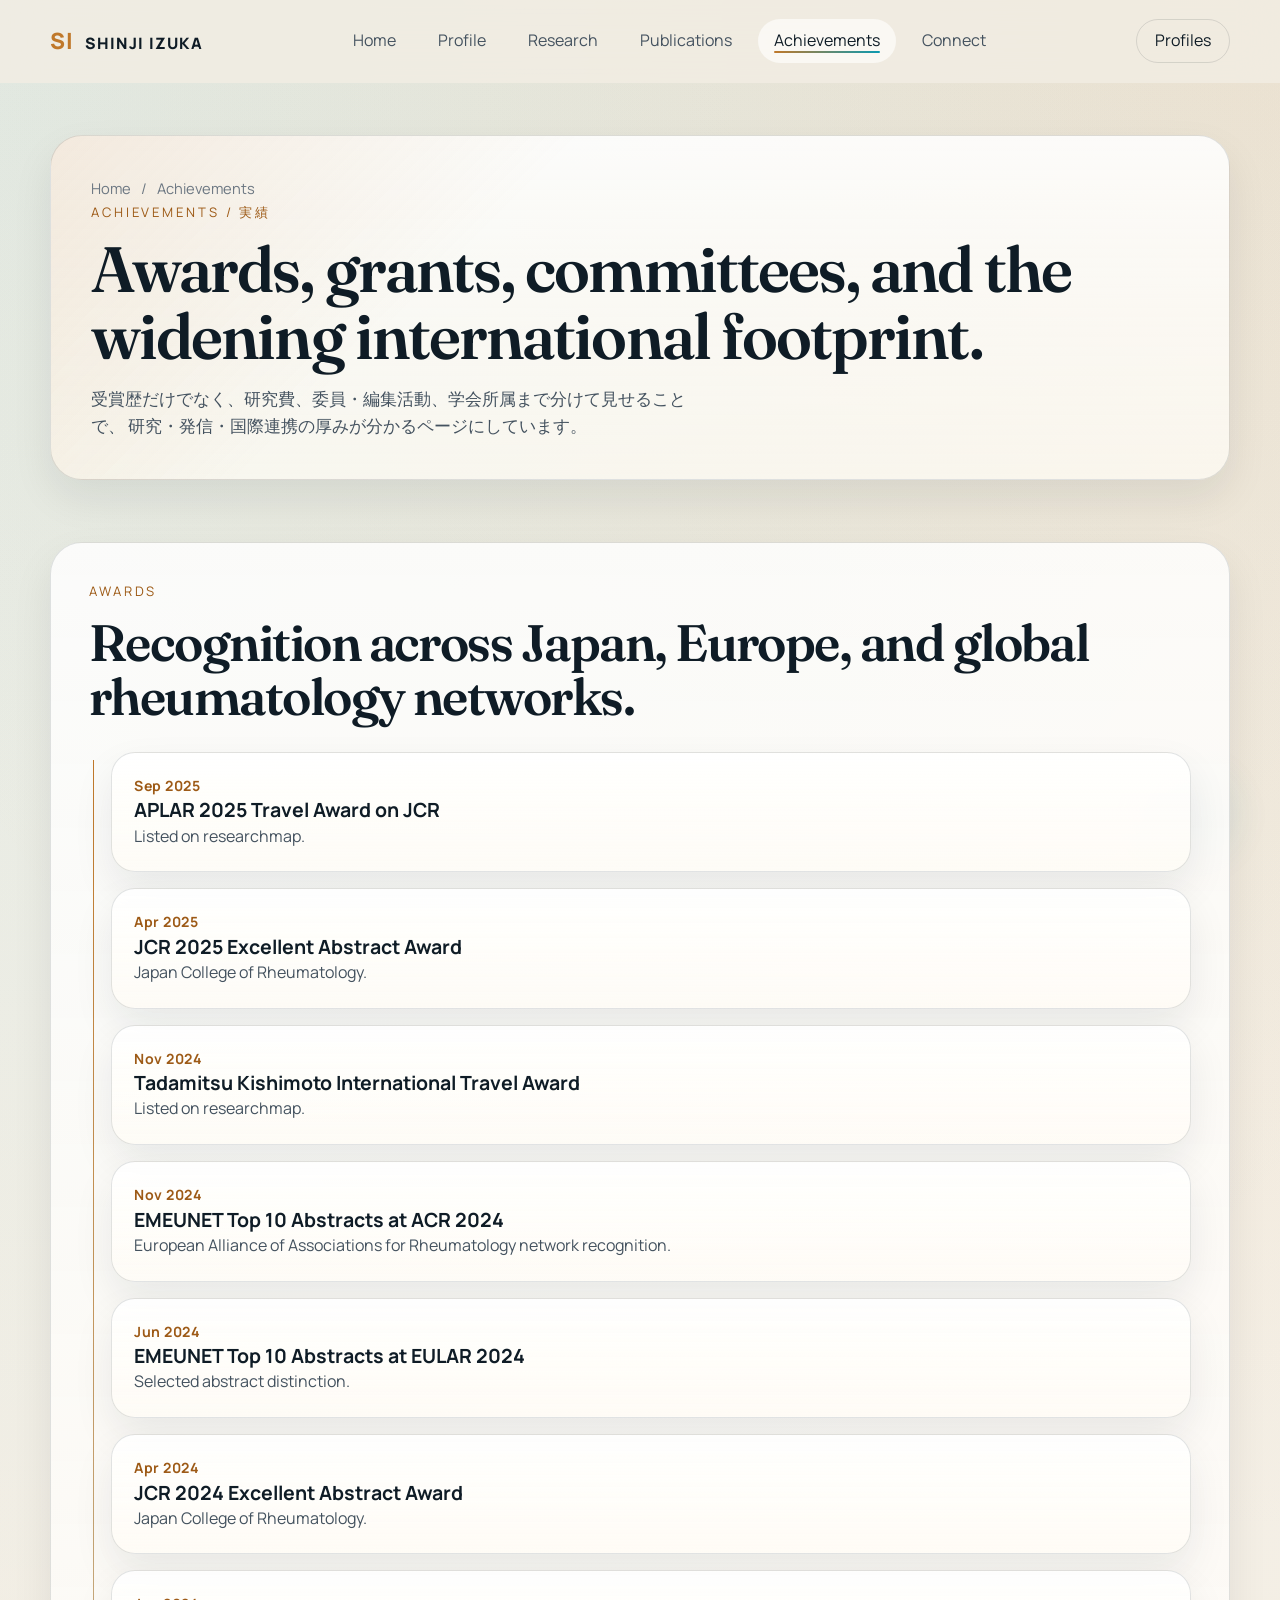
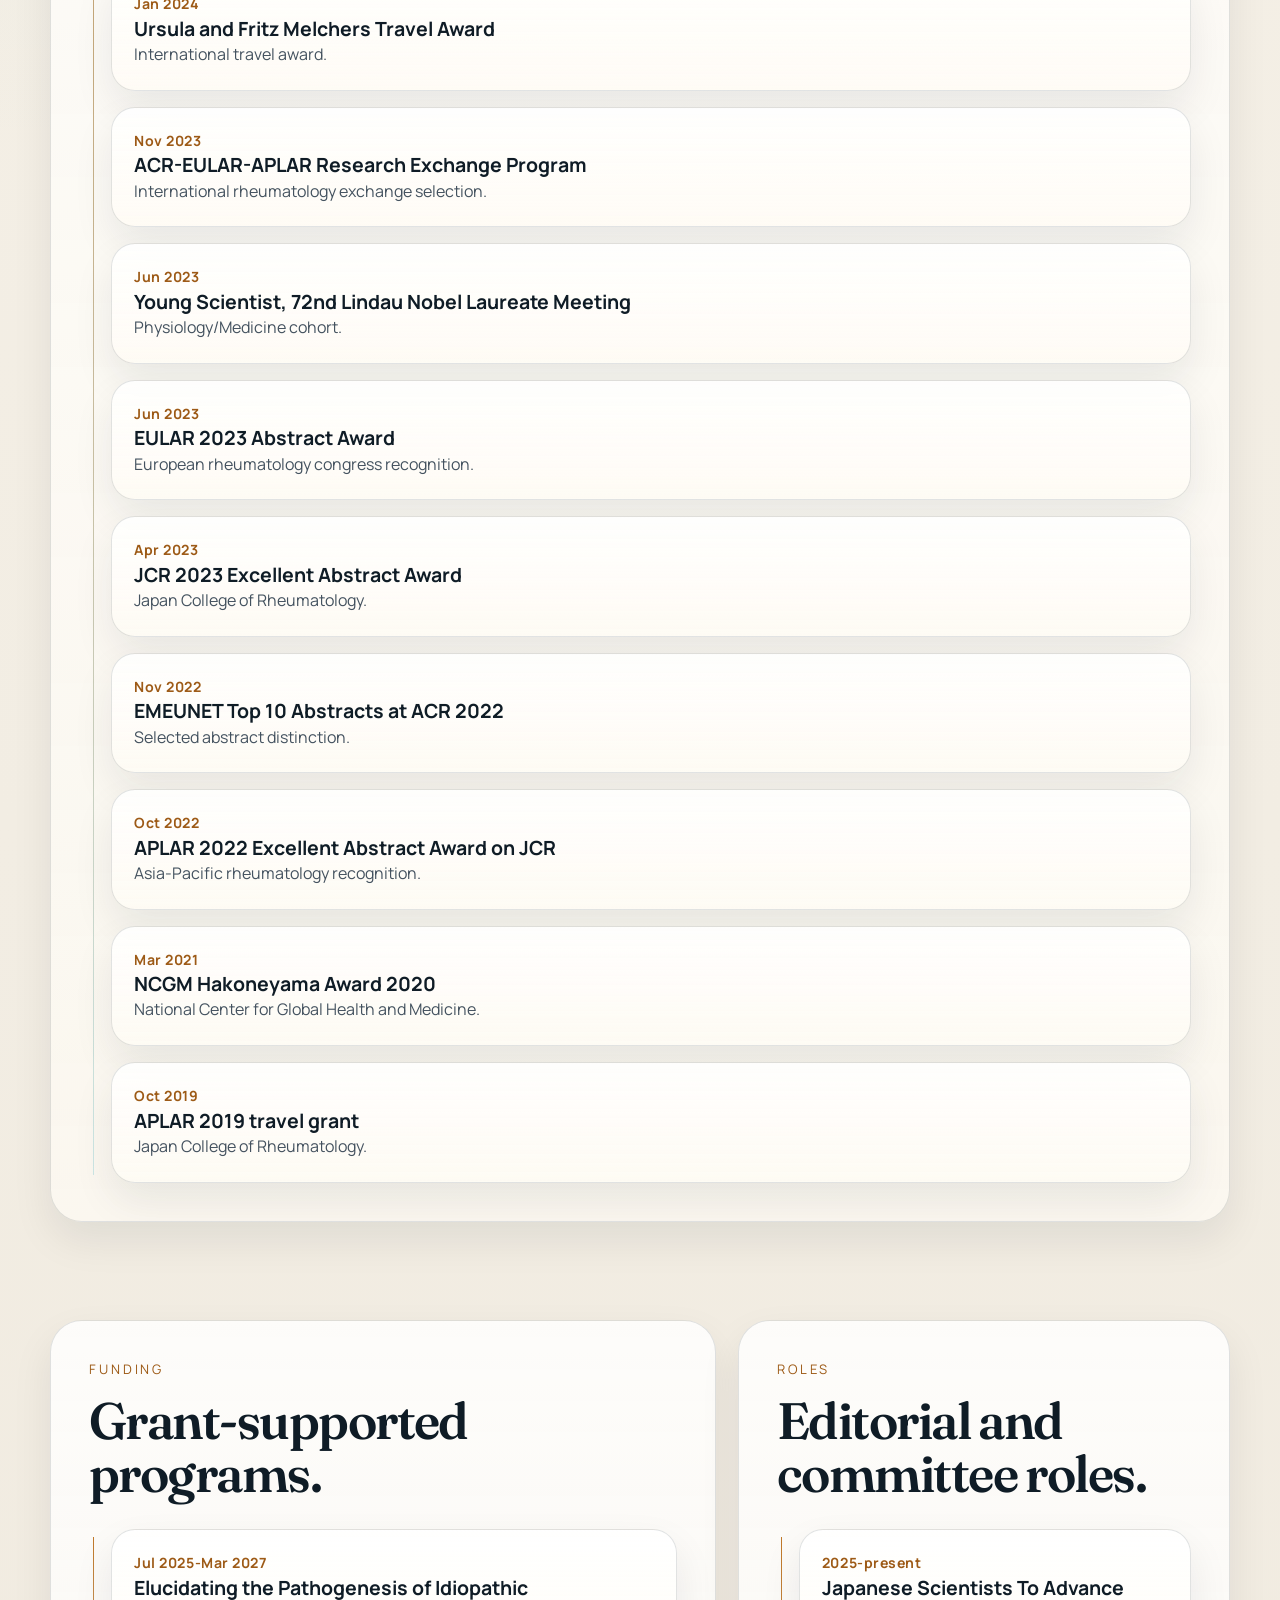
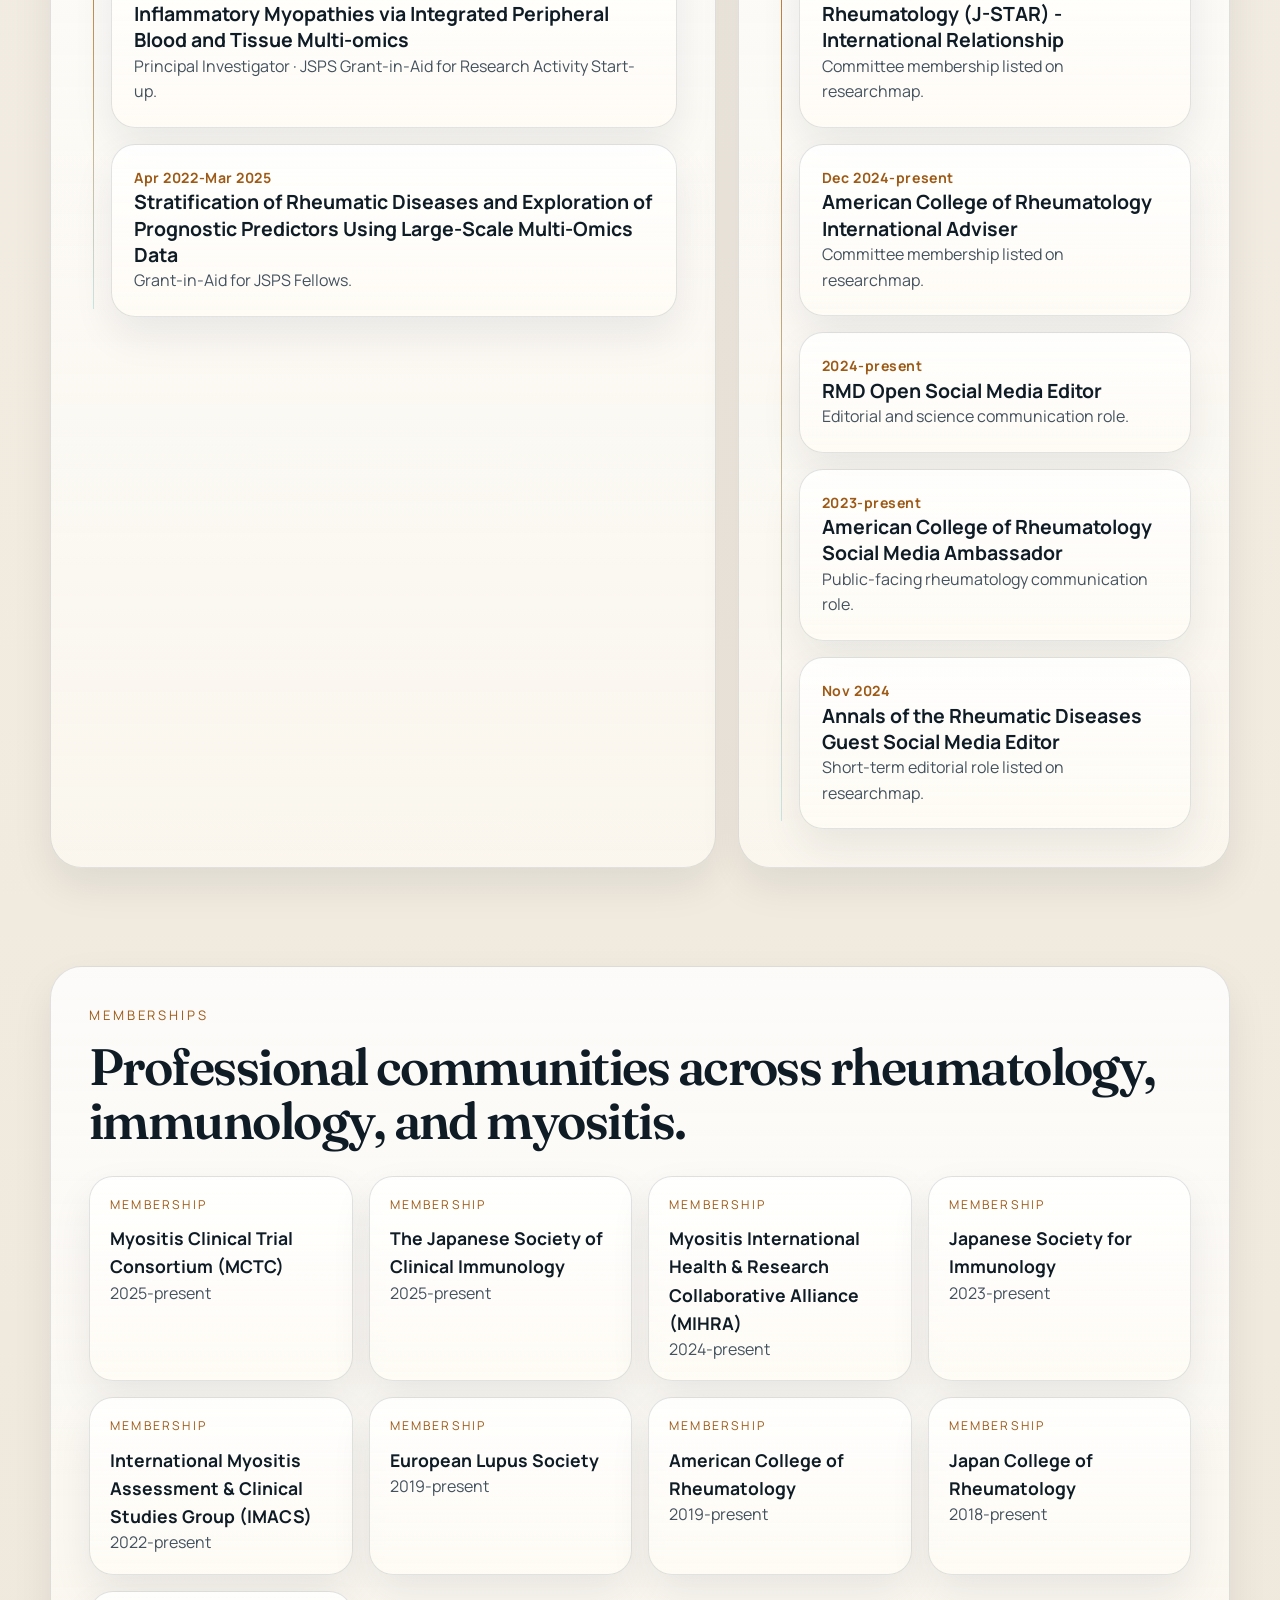
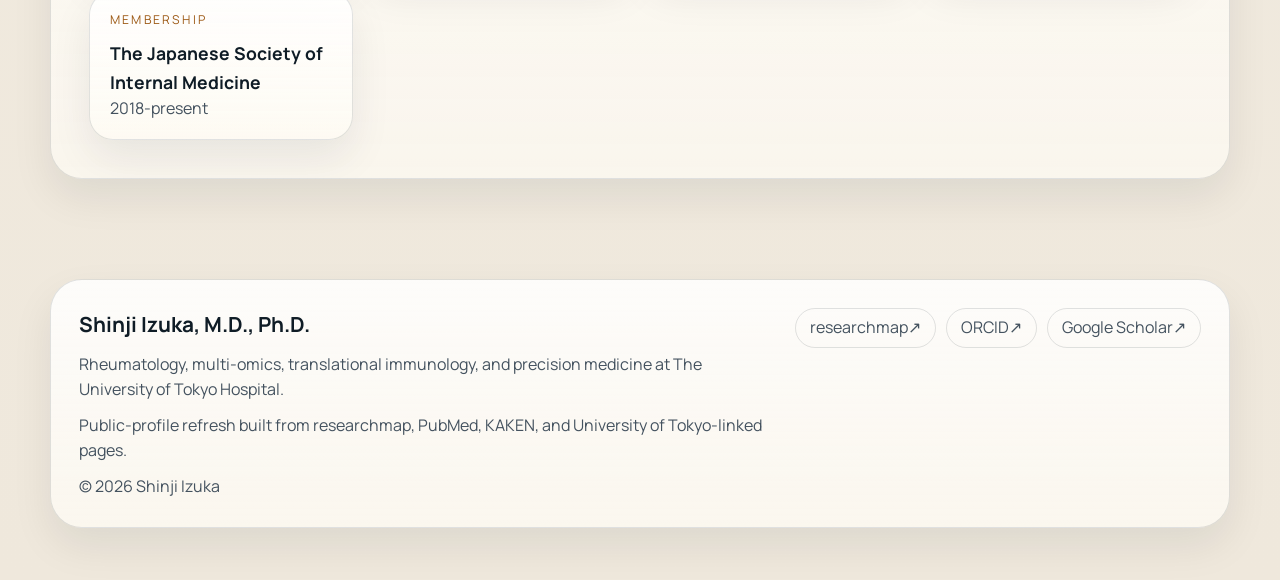
==== achievements.html @ 94a66ff6 "Add files via upload" ====
<!DOCTYPE html>
<html lang="en">
<head>
  <meta charset="UTF-8">
  <meta name="viewport" content="width=device-width, initial-scale=1.0">
  <title>Achievements | Shinji Izuka</title>
  <meta name="description" content="Awards, grants, memberships, and professional roles for Shinji Izuka.">
  <link rel="preconnect" href="https://fonts.googleapis.com">
  <link rel="preconnect" href="https://fonts.gstatic.com" crossorigin>
  <link href="https://fonts.googleapis.com/css2?family=Fraunces:opsz,wght@9..144,500;9..144,600&amp;family=Manrope:wght@400;500;700;800&amp;display=swap" rel="stylesheet">
  <link rel="stylesheet" href="styles.css">
</head>
<body data-page="achievements">
  <div data-site-header></div>

  <main class="page-main">
    <section class="page-hero">
      <div class="shell">
        <div class="page-hero__panel reveal">
          <div class="page-hero__breadcrumbs">
            <a href="index.html">Home</a>
            <span>/</span>
            <span>Achievements</span>
          </div>
          <div class="section-kicker">Achievements / 実績</div>
          <h1>Awards, grants, committees, and the widening international footprint.</h1>
          <p>
            受賞歴だけでなく、研究費、委員・編集活動、学会所属まで分けて見せることで、
            研究・発信・国際連携の厚みが分かるページにしています。
          </p>
        </div>
      </div>
    </section>

    <section class="section">
      <div class="shell">
        <div class="section-panel">
          <div class="section-heading reveal">
            <div class="section-kicker">Awards</div>
            <h2 class="section-title">Recognition across Japan, Europe, and global rheumatology networks.</h2>
          </div>
          <div class="timeline-list" id="awards-list"></div>
        </div>
      </div>
    </section>

    <section class="section">
      <div class="shell">
        <div class="split-grid">
          <div class="section-panel">
            <div class="section-heading reveal">
              <div class="section-kicker">Funding</div>
              <h2 class="section-title">Grant-supported programs.</h2>
            </div>
            <div class="timeline-list" id="grants-list"></div>
          </div>

          <div class="section-panel">
            <div class="section-heading reveal">
              <div class="section-kicker">Roles</div>
              <h2 class="section-title">Editorial and committee roles.</h2>
            </div>
            <div class="timeline-list" id="roles-list"></div>
          </div>
        </div>
      </div>
    </section>

    <section class="section">
      <div class="shell">
        <div class="section-panel">
          <div class="section-heading reveal">
            <div class="section-kicker">Memberships</div>
            <h2 class="section-title">Professional communities across rheumatology, immunology, and myositis.</h2>
          </div>
          <div class="cards-grid cards-grid--four membership-list" id="memberships-list"></div>
        </div>
      </div>
    </section>
  </main>

  <div data-site-footer></div>
  <script src="site.js" defer></script>
</body>
</html>
---- styles.css ----
:root {
  --bg: #f2ede3;
  --bg-soft: #e4dccf;
  --surface: rgba(255, 250, 242, 0.8);
  --surface-strong: #fff9f0;
  --ink: #0f1c26;
  --ink-soft: #44525f;
  --ink-faint: #6c7782;
  --line: rgba(15, 28, 38, 0.12);
  --line-strong: rgba(15, 28, 38, 0.22);
  --hero: #0b1622;
  --hero-alt: #13273c;
  --accent: #c0782a;
  --accent-strong: #9d5a16;
  --accent-soft: rgba(192, 120, 42, 0.16);
  --signal: #0b9ab1;
  --signal-soft: rgba(11, 154, 177, 0.18);
  --shadow: 0 32px 80px rgba(15, 28, 38, 0.12);
  --shadow-soft: 0 18px 40px rgba(15, 28, 38, 0.08);
  --radius-xl: 32px;
  --radius-lg: 24px;
  --radius-md: 18px;
  --radius-sm: 14px;
  --shell: min(1180px, calc(100vw - 40px));
  --header-height: 82px;
}

*,
*::before,
*::after {
  box-sizing: border-box;
}

html {
  scroll-behavior: smooth;
}

body {
  margin: 0;
  min-width: 320px;
  font-family: "Manrope", "Hiragino Sans", "Noto Sans JP", sans-serif;
  color: var(--ink);
  background:
    radial-gradient(circle at top left, rgba(11, 154, 177, 0.09), transparent 32%),
    radial-gradient(circle at top right, rgba(192, 120, 42, 0.12), transparent 28%),
    linear-gradient(180deg, #f7f2e9 0%, var(--bg) 45%, #efe8dc 100%);
  line-height: 1.6;
}

body.menu-open {
  overflow: hidden;
}

a {
  color: inherit;
  text-decoration: none;
}

img {
  display: block;
  max-width: 100%;
}

button {
  font: inherit;
}

.sr-only {
  position: absolute;
  width: 1px;
  height: 1px;
  padding: 0;
  margin: -1px;
  overflow: hidden;
  clip: rect(0, 0, 0, 0);
  white-space: nowrap;
  border: 0;
}

.shell {
  width: var(--shell);
  margin: 0 auto;
}

.site-header {
  position: sticky;
  top: 0;
  z-index: 50;
  transition: transform 220ms ease, background-color 220ms ease, border-color 220ms ease;
  background: rgba(242, 237, 227, 0.82);
  backdrop-filter: blur(18px);
  border-bottom: 1px solid transparent;
}

.site-header.is-scrolled {
  background: rgba(247, 242, 233, 0.94);
  border-color: var(--line);
}

.site-header__inner {
  min-height: var(--header-height);
  display: flex;
  align-items: center;
  justify-content: space-between;
  gap: 24px;
}

.brand {
  display: inline-flex;
  align-items: baseline;
  gap: 10px;
  font-weight: 800;
  letter-spacing: 0.08em;
  text-transform: uppercase;
}

.brand__mark {
  color: var(--accent);
  font-size: 1.4rem;
}

.brand__text {
  font-size: 0.98rem;
}

.desktop-nav {
  display: flex;
  align-items: center;
  gap: 10px;
}

.desktop-nav a,
.mobile-nav a {
  position: relative;
  display: inline-flex;
  align-items: center;
  justify-content: center;
  min-height: 44px;
  padding: 0 16px;
  border-radius: 999px;
  color: var(--ink-soft);
  transition: color 160ms ease, background-color 160ms ease, transform 160ms ease;
}

.desktop-nav a::after {
  content: "";
  position: absolute;
  left: 16px;
  right: 16px;
  bottom: 10px;
  height: 2px;
  border-radius: 999px;
  background: linear-gradient(90deg, var(--accent), var(--signal));
  transform: scaleX(0);
  transform-origin: center;
  transition: transform 220ms ease;
}

.desktop-nav a:hover,
.desktop-nav a[aria-current="page"],
.mobile-nav a:hover,
.mobile-nav a[aria-current="page"] {
  color: var(--ink);
  background: rgba(255, 255, 255, 0.62);
}

.desktop-nav a:hover::after,
.desktop-nav a[aria-current="page"]::after {
  transform: scaleX(1);
}

.header-actions {
  display: flex;
  align-items: center;
  gap: 12px;
}

.header-link {
  display: inline-flex;
  align-items: center;
  min-height: 44px;
  padding: 0 18px;
  border-radius: 999px;
  border: 1px solid var(--line);
  color: var(--ink);
  transition: transform 180ms ease, border-color 180ms ease, background-color 180ms ease;
}

.header-link:hover {
  transform: translateY(-1px);
  border-color: var(--line-strong);
  background: rgba(255, 255, 255, 0.56);
}

.menu-toggle {
  display: none;
  align-items: center;
  justify-content: center;
  width: 48px;
  height: 48px;
  border: 1px solid var(--line);
  border-radius: 16px;
  background: rgba(255, 255, 255, 0.5);
  color: var(--ink);
}

.mobile-panel {
  display: none;
  border-top: 1px solid var(--line);
  background: rgba(247, 242, 233, 0.98);
}

.mobile-panel.is-open {
  display: block;
}

.mobile-nav {
  padding: 12px 0 20px;
  display: grid;
  gap: 6px;
}

.mobile-nav a {
  justify-content: flex-start;
  border-radius: 18px;
  padding: 0 18px;
}

.page-main {
  position: relative;
}

.page-main::before {
  content: "";
  position: fixed;
  inset: auto 24px 20px auto;
  width: 130px;
  height: 130px;
  pointer-events: none;
  border-radius: 50%;
  background: radial-gradient(circle, rgba(11, 154, 177, 0.12), transparent 72%);
  filter: blur(18px);
  opacity: 0.8;
}

.hero {
  position: relative;
  padding: 88px 0 64px;
}

.hero--home {
  padding-top: 54px;
}

.hero__frame {
  position: relative;
  overflow: hidden;
  border-radius: calc(var(--radius-xl) + 6px);
  padding: clamp(28px, 4vw, 44px);
  background:
    linear-gradient(135deg, rgba(255, 255, 255, 0.06), transparent 38%),
    linear-gradient(150deg, rgba(192, 120, 42, 0.18), transparent 65%),
    linear-gradient(145deg, var(--hero) 0%, #102130 54%, var(--hero-alt) 100%);
  color: #f6f1e6;
  box-shadow: 0 40px 120px rgba(8, 16, 26, 0.35);
}

.hero__frame::before,
.hero__frame::after {
  content: "";
  position: absolute;
  inset: auto;
  border-radius: 50%;
  pointer-events: none;
}

.hero__frame::before {
  width: 420px;
  height: 420px;
  top: -170px;
  right: -120px;
  background: radial-gradient(circle, rgba(11, 154, 177, 0.26), transparent 64%);
}

.hero__frame::after {
  width: 320px;
  height: 320px;
  bottom: -120px;
  left: -80px;
  background: radial-gradient(circle, rgba(192, 120, 42, 0.2), transparent 64%);
}

.hero__frame .grid-lines {
  position: absolute;
  inset: 0;
  background-image:
    linear-gradient(rgba(255, 255, 255, 0.06) 1px, transparent 1px),
    linear-gradient(90deg, rgba(255, 255, 255, 0.06) 1px, transparent 1px);
  background-size: 52px 52px;
  mask-image: linear-gradient(180deg, rgba(0, 0, 0, 0.65), transparent 88%);
  pointer-events: none;
}

.hero__content {
  position: relative;
  display: grid;
  grid-template-columns: minmax(0, 1.2fr) minmax(320px, 420px);
  gap: clamp(28px, 4vw, 48px);
  align-items: center;
  z-index: 1;
}

.eyebrow {
  display: inline-flex;
  align-items: center;
  gap: 10px;
  margin-bottom: 18px;
  font-size: 0.8rem;
  letter-spacing: 0.24em;
  text-transform: uppercase;
  color: rgba(246, 241, 230, 0.72);
}

.eyebrow::before {
  content: "";
  width: 36px;
  height: 1px;
  background: linear-gradient(90deg, rgba(246, 241, 230, 0.32), rgba(11, 154, 177, 0.9));
}

.hero h1,
.page-hero h1,
.section-title,
.story-title {
  margin: 0;
  font-family: "Fraunces", "Yu Mincho", "Hiragino Mincho ProN", serif;
  font-weight: 600;
  letter-spacing: -0.03em;
  line-height: 1.05;
}

.hero h1 {
  font-size: clamp(3.2rem, 7vw, 6.2rem);
}

.hero__lead {
  max-width: 58ch;
  margin: 20px 0 0;
  font-size: clamp(1.04rem, 2vw, 1.28rem);
  color: rgba(246, 241, 230, 0.82);
}

.hero__actions {
  display: flex;
  flex-wrap: wrap;
  gap: 14px;
  margin-top: 32px;
}

.button {
  display: inline-flex;
  align-items: center;
  justify-content: center;
  min-height: 50px;
  padding: 0 22px;
  border-radius: 999px;
  border: 1px solid transparent;
  font-weight: 700;
  letter-spacing: 0.01em;
  transition: transform 180ms ease, border-color 180ms ease, background-color 180ms ease, color 180ms ease;
}

.button:hover {
  transform: translateY(-2px);
}

.button--primary {
  background: linear-gradient(135deg, #f7eee2, #f1dcc0);
  color: var(--hero);
}

.button--ghost {
  color: #f6f1e6;
  border-color: rgba(246, 241, 230, 0.22);
  background: rgba(255, 255, 255, 0.03);
}

.button--light {
  background: rgba(255, 255, 255, 0.76);
  border-color: var(--line);
}

.button--ink {
  background: var(--ink);
  color: #f8f5ee;
}

.hero__meta {
  margin-top: 28px;
  display: flex;
  flex-wrap: wrap;
  gap: 10px;
}

.pill {
  display: inline-flex;
  align-items: center;
  min-height: 34px;
  padding: 0 14px;
  border-radius: 999px;
  font-size: 0.84rem;
  border: 1px solid rgba(246, 241, 230, 0.16);
  background: rgba(255, 255, 255, 0.06);
  color: rgba(246, 241, 230, 0.86);
}

.portrait-panel {
  position: relative;
}

.portrait-panel__halo {
  position: absolute;
  inset: 10% -4% -4% 14%;
  border-radius: 38px;
  background:
    linear-gradient(135deg, rgba(11, 154, 177, 0.28), rgba(192, 120, 42, 0.18)),
    rgba(255, 255, 255, 0.04);
  filter: blur(24px);
}

.portrait-panel__frame {
  position: relative;
  padding: 14px;
  border-radius: 38px;
  background:
    linear-gradient(135deg, rgba(255, 255, 255, 0.12), rgba(255, 255, 255, 0.02)),
    rgba(255, 255, 255, 0.03);
  border: 1px solid rgba(255, 255, 255, 0.08);
  box-shadow: inset 0 1px 0 rgba(255, 255, 255, 0.06);
}

.portrait-panel__frame img {
  aspect-ratio: 4 / 5;
  width: 100%;
  object-fit: cover;
  border-radius: 28px;
}

.portrait-panel__note {
  position: absolute;
  right: -14px;
  bottom: 22px;
  max-width: 230px;
  padding: 16px 18px;
  border-radius: 20px;
  color: #f6f1e6;
  background: rgba(7, 14, 24, 0.82);
  border: 1px solid rgba(255, 255, 255, 0.08);
  backdrop-filter: blur(14px);
  box-shadow: 0 18px 40px rgba(0, 0, 0, 0.24);
}

.portrait-panel__note strong {
  display: block;
  font-size: 0.92rem;
  letter-spacing: 0.04em;
  text-transform: uppercase;
  color: #f1dcc0;
}

.portrait-panel__note span {
  display: block;
  margin-top: 6px;
  color: rgba(246, 241, 230, 0.76);
  font-size: 0.92rem;
}

.stat-band {
  margin-top: 22px;
  display: grid;
  grid-template-columns: repeat(4, minmax(0, 1fr));
  gap: 14px;
}

.stat-band__item {
  padding: 18px 18px 16px;
  border-radius: 22px;
  background: rgba(255, 255, 255, 0.08);
  border: 1px solid rgba(255, 255, 255, 0.08);
}

.stat-band__label {
  font-size: 0.76rem;
  letter-spacing: 0.16em;
  text-transform: uppercase;
  color: rgba(246, 241, 230, 0.58);
}

.stat-band__value {
  margin-top: 10px;
  font-size: 1rem;
  font-weight: 700;
  line-height: 1.4;
}

.section {
  padding: 34px 0 64px;
}

.section--ink {
  padding: 58px 0 72px;
}

.section-panel {
  position: relative;
  overflow: hidden;
  border-radius: var(--radius-xl);
  padding: clamp(26px, 4vw, 38px);
  background: linear-gradient(180deg, rgba(255, 255, 255, 0.82), rgba(255, 252, 245, 0.68));
  border: 1px solid var(--line);
  box-shadow: var(--shadow-soft);
}

.section-panel--ink {
  color: #f6f1e6;
  background:
    linear-gradient(140deg, rgba(255, 255, 255, 0.05), transparent 44%),
    linear-gradient(160deg, #122437 0%, #0c1721 58%, #101b29 100%);
  border-color: rgba(255, 255, 255, 0.08);
  box-shadow: 0 34px 80px rgba(8, 16, 26, 0.26);
}

.section-panel--ink .section-kicker,
.section-panel--ink .section-copy,
.section-panel--ink .muted,
.section-panel--ink .list-note,
.section-panel--ink .mini-note {
  color: rgba(246, 241, 230, 0.72);
}

.section-heading {
  display: grid;
  gap: 14px;
  margin-bottom: 28px;
}

.section-kicker {
  font-size: 0.82rem;
  letter-spacing: 0.22em;
  text-transform: uppercase;
  color: var(--accent-strong);
}

.section-title {
  font-size: clamp(2rem, 4vw, 3.2rem);
}

.section-copy,
.story-copy {
  margin: 0;
  font-size: 1.04rem;
  color: var(--ink-soft);
  max-width: 62ch;
}

.cards-grid {
  display: grid;
  grid-template-columns: repeat(3, minmax(0, 1fr));
  gap: 18px;
}

.cards-grid--two {
  grid-template-columns: repeat(2, minmax(0, 1fr));
}

.cards-grid--four {
  grid-template-columns: repeat(4, minmax(0, 1fr));
}

.spotlight-card,
.panel-card,
.publication-card,
.timeline-card,
.link-card,
.theme-card,
.mini-card {
  position: relative;
  overflow: hidden;
  border-radius: var(--radius-lg);
  background: linear-gradient(180deg, rgba(255, 255, 255, 0.88), rgba(255, 252, 245, 0.72));
  border: 1px solid var(--line);
  box-shadow: var(--shadow-soft);
}

.spotlight-card::before,
.panel-card::before,
.publication-card::before,
.timeline-card::before,
.link-card::before,
.theme-card::before,
.mini-card::before {
  content: "";
  position: absolute;
  inset: 0;
  background: radial-gradient(420px circle at var(--spot-x, 50%) var(--spot-y, 50%), rgba(11, 154, 177, 0.1), transparent 40%);
  opacity: 0;
  transition: opacity 220ms ease;
  pointer-events: none;
}

.spotlight-card:hover::before,
.panel-card:hover::before,
.publication-card:hover::before,
.timeline-card:hover::before,
.link-card:hover::before,
.theme-card:hover::before,
.mini-card:hover::before {
  opacity: 1;
}

.spotlight-card,
.panel-card,
.publication-card,
.timeline-card,
.theme-card {
  padding: 22px;
}

.spotlight-card {
  display: grid;
  gap: 16px;
  min-height: 240px;
}

.spotlight-card__top {
  display: flex;
  align-items: flex-start;
  justify-content: space-between;
  gap: 18px;
}

.spotlight-card__label,
.mini-label {
  font-size: 0.76rem;
  letter-spacing: 0.18em;
  text-transform: uppercase;
  color: var(--accent-strong);
}

.spotlight-card__title,
.story-title {
  font-size: clamp(1.5rem, 2vw, 2rem);
}

.spotlight-card__copy,
.mini-note,
.list-note,
.publication-card__copy {
  color: var(--ink-soft);
  margin: 0;
}

.spotlight-card__arrow {
  width: 42px;
  height: 42px;
  border-radius: 14px;
  display: inline-flex;
  align-items: center;
  justify-content: center;
  background: rgba(11, 154, 177, 0.1);
  color: var(--signal);
  font-size: 1.2rem;
}

.story-grid,
.split-grid,
.connect-grid {
  display: grid;
  grid-template-columns: minmax(0, 1.15fr) minmax(0, 0.85fr);
  gap: 22px;
}

.story-panel,
.side-stack {
  display: grid;
  gap: 18px;
}

.story-panel {
  padding: 28px;
  border-radius: var(--radius-xl);
  background: linear-gradient(180deg, rgba(255, 255, 255, 0.86), rgba(255, 252, 245, 0.74));
  border: 1px solid var(--line);
  box-shadow: var(--shadow-soft);
}

.story-title {
  margin: 0;
}

.story-copy strong {
  color: var(--ink);
}

.mini-card {
  padding: 18px 20px;
}

.mini-card strong {
  display: block;
  margin-top: 10px;
  font-size: 1.1rem;
}

.mini-card__year {
  color: var(--signal);
  font-weight: 700;
}

.publication-list,
.timeline-list,
.link-grid,
.book-list,
.role-list,
.membership-list,
.theme-grid {
  display: grid;
  gap: 16px;
}

.publication-card {
  display: grid;
  gap: 14px;
}

.publication-card__meta,
.timeline-card__meta {
  display: flex;
  flex-wrap: wrap;
  gap: 10px;
  align-items: center;
  color: var(--ink-faint);
  font-size: 0.88rem;
}

.publication-card__title,
.timeline-card__title,
.theme-card__title {
  margin: 0;
  font-size: 1.22rem;
  line-height: 1.35;
}

.publication-card__link,
.inline-link {
  color: var(--signal);
  font-weight: 700;
}

.publication-card__link:hover,
.inline-link:hover {
  color: var(--accent-strong);
}

.timeline-list {
  position: relative;
  padding-left: 22px;
}

.timeline-list::before {
  content: "";
  position: absolute;
  left: 4px;
  top: 8px;
  bottom: 8px;
  width: 1px;
  background: linear-gradient(180deg, var(--accent), rgba(11, 154, 177, 0.2));
}

.timeline-card {
  position: relative;
}

.timeline-card::after {
  content: "";
  position: absolute;
  left: -27px;
  top: 26px;
  width: 11px;
  height: 11px;
  border-radius: 50%;
  background: linear-gradient(135deg, var(--accent), var(--signal));
  box-shadow: 0 0 0 4px rgba(192, 120, 42, 0.12);
}

.timeline-card__meta {
  color: var(--accent-strong);
  font-weight: 700;
  letter-spacing: 0.04em;
}

.tag-row {
  display: flex;
  flex-wrap: wrap;
  gap: 8px;
}

.tag {
  display: inline-flex;
  align-items: center;
  min-height: 30px;
  padding: 0 12px;
  border-radius: 999px;
  background: var(--signal-soft);
  color: var(--signal);
  font-size: 0.82rem;
  font-weight: 700;
}

.tag--warm {
  background: var(--accent-soft);
  color: var(--accent-strong);
}

.theme-grid {
  grid-template-columns: repeat(2, minmax(0, 1fr));
}

.theme-card {
  display: grid;
  gap: 16px;
}

.theme-card__icon {
  width: 52px;
  height: 52px;
  border-radius: 18px;
  display: inline-flex;
  align-items: center;
  justify-content: center;
  background: linear-gradient(135deg, var(--accent-soft), rgba(11, 154, 177, 0.1));
  font-size: 1.4rem;
}

.process-grid {
  display: grid;
  grid-template-columns: repeat(3, minmax(0, 1fr));
  gap: 16px;
}

.process-step {
  padding: 22px;
  border-radius: var(--radius-lg);
  border: 1px solid rgba(255, 255, 255, 0.08);
  background: rgba(255, 255, 255, 0.06);
}

.process-step__number {
  display: inline-flex;
  align-items: center;
  justify-content: center;
  width: 34px;
  height: 34px;
  border-radius: 50%;
  background: rgba(246, 241, 230, 0.14);
  color: #f1dcc0;
  font-weight: 800;
}

.process-step h3 {
  margin: 16px 0 10px;
  font-size: 1.08rem;
}

.process-step p {
  margin: 0;
  color: rgba(246, 241, 230, 0.7);
}

.page-hero {
  padding: 52px 0 28px;
}

.page-hero__panel {
  padding: clamp(28px, 4vw, 40px);
  border-radius: var(--radius-xl);
  background:
    linear-gradient(135deg, rgba(192, 120, 42, 0.14), transparent 35%),
    linear-gradient(180deg, rgba(255, 255, 255, 0.86), rgba(255, 252, 245, 0.72));
  border: 1px solid var(--line);
  box-shadow: var(--shadow-soft);
}

.page-hero h1 {
  font-size: clamp(2.6rem, 5vw, 4.3rem);
  margin-top: 12px;
}

.page-hero p {
  max-width: 62ch;
  margin: 16px 0 0;
  font-size: 1.06rem;
  color: var(--ink-soft);
}

.page-hero__breadcrumbs {
  display: inline-flex;
  gap: 10px;
  color: var(--ink-faint);
  font-size: 0.92rem;
}

.page-hero__breadcrumbs a:hover {
  color: var(--accent-strong);
}

.link-grid {
  grid-template-columns: repeat(3, minmax(0, 1fr));
}

.link-card {
  display: grid;
  gap: 12px;
  padding: 20px;
  min-height: 180px;
}

.link-card__label {
  font-size: 1.2rem;
  font-weight: 800;
}

.link-card__domain {
  color: var(--ink-faint);
  font-size: 0.92rem;
}

.cta-panel {
  padding: 28px;
  border-radius: var(--radius-xl);
  background:
    linear-gradient(135deg, rgba(11, 154, 177, 0.12), transparent 42%),
    linear-gradient(180deg, rgba(255, 255, 255, 0.86), rgba(255, 252, 245, 0.76));
  border: 1px solid var(--line);
  box-shadow: var(--shadow-soft);
}

.cta-panel h2 {
  margin: 0 0 12px;
  font-size: clamp(1.8rem, 3vw, 2.6rem);
  font-family: "Fraunces", "Yu Mincho", serif;
}

.cta-panel p {
  margin: 0;
  max-width: 58ch;
  color: var(--ink-soft);
}

.cta-panel__actions {
  margin-top: 22px;
  display: flex;
  flex-wrap: wrap;
  gap: 12px;
}

.site-footer {
  padding: 36px 0 52px;
}

.site-footer__panel {
  display: grid;
  grid-template-columns: minmax(0, 1fr) auto;
  gap: 22px;
  padding: 28px;
  border-radius: var(--radius-xl);
  background: linear-gradient(180deg, rgba(255, 255, 255, 0.86), rgba(255, 252, 245, 0.72));
  border: 1px solid var(--line);
  box-shadow: var(--shadow-soft);
}

.site-footer h2 {
  margin: 0;
  font-size: 1.3rem;
}

.site-footer p {
  margin: 10px 0 0;
  color: var(--ink-soft);
}

.site-footer__links {
  display: flex;
  flex-wrap: wrap;
  gap: 10px;
  align-items: flex-start;
  justify-content: flex-end;
}

.site-footer__links a {
  min-height: 40px;
  display: inline-flex;
  align-items: center;
  padding: 0 14px;
  border-radius: 999px;
  border: 1px solid var(--line);
  color: var(--ink-soft);
}

.site-footer__links a:hover {
  color: var(--ink);
  border-color: var(--line-strong);
}

.reveal {
  opacity: 0;
  transform: translateY(26px);
  transition: opacity 680ms cubic-bezier(0.16, 1, 0.3, 1), transform 680ms cubic-bezier(0.16, 1, 0.3, 1);
}

.reveal.is-visible {
  opacity: 1;
  transform: translateY(0);
}

.muted {
  color: var(--ink-faint);
}

@media (max-width: 1060px) {
  .hero__content,
  .story-grid,
  .split-grid,
  .connect-grid,
  .site-footer__panel {
    grid-template-columns: 1fr;
  }

  .stat-band,
  .cards-grid--four,
  .link-grid {
    grid-template-columns: repeat(2, minmax(0, 1fr));
  }
}

@media (max-width: 900px) {
  .desktop-nav,
  .header-link {
    display: none;
  }

  .menu-toggle {
    display: inline-flex;
  }

  .cards-grid,
  .cards-grid--two,
  .theme-grid,
  .process-grid {
    grid-template-columns: 1fr;
  }

  .hero h1 {
    font-size: clamp(2.8rem, 11vw, 4.6rem);
  }

  .portrait-panel__note {
    right: 10px;
    bottom: 10px;
  }
}

@media (max-width: 680px) {
  :root {
    --shell: min(1180px, calc(100vw - 24px));
  }

  .hero,
  .page-hero {
    padding-top: 34px;
  }

  .hero__frame,
  .section-panel,
  .page-hero__panel,
  .story-panel,
  .cta-panel,
  .site-footer__panel {
    padding: 22px;
  }

  .stat-band,
  .link-grid {
    grid-template-columns: 1fr;
  }

  .portrait-panel__note {
    position: static;
    margin-top: 14px;
    max-width: none;
  }

  .spotlight-card,
  .panel-card,
  .publication-card,
  .timeline-card,
  .theme-card,
  .link-card {
    padding: 18px;
  }
}

@media (prefers-reduced-motion: reduce) {
  html {
    scroll-behavior: auto;
  }

  *,
  *::before,
  *::after {
    animation: none !important;
    transition: none !important;
  }

  .reveal {
    opacity: 1;
    transform: none;
  }
}
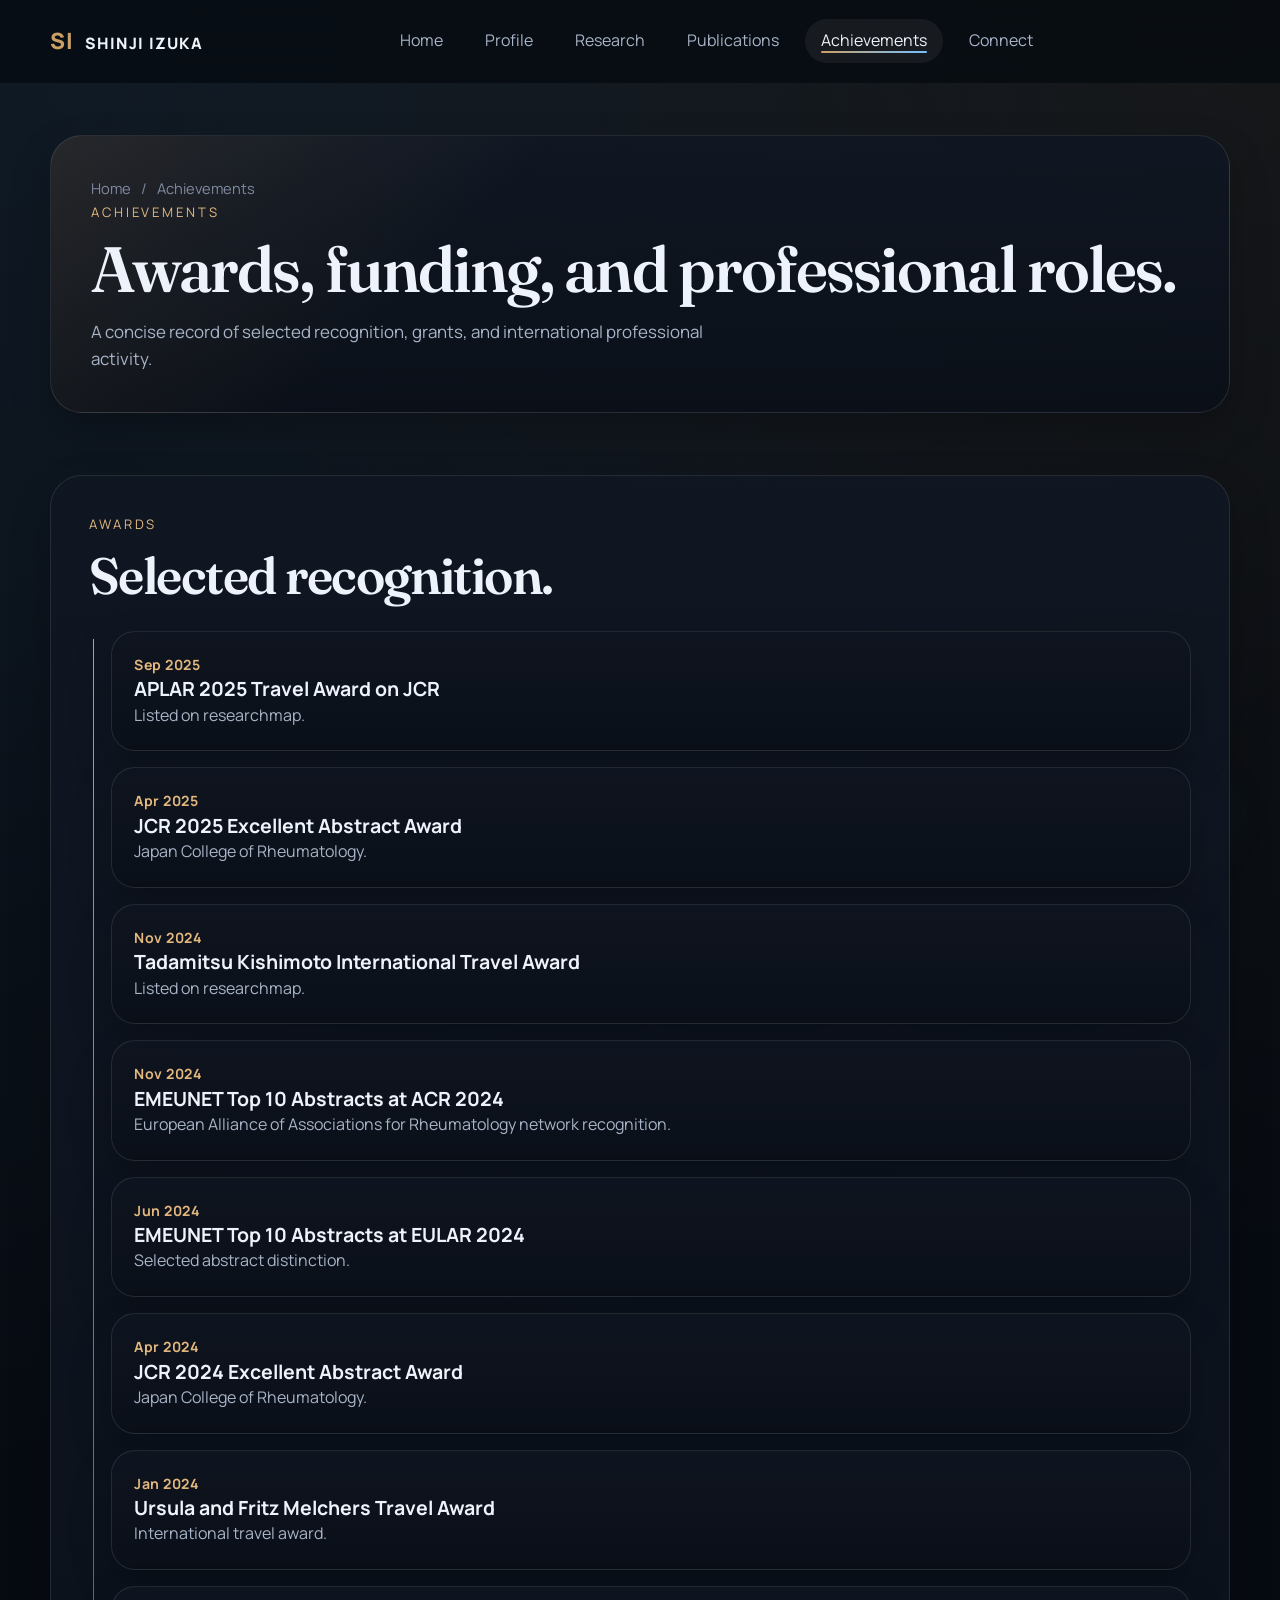
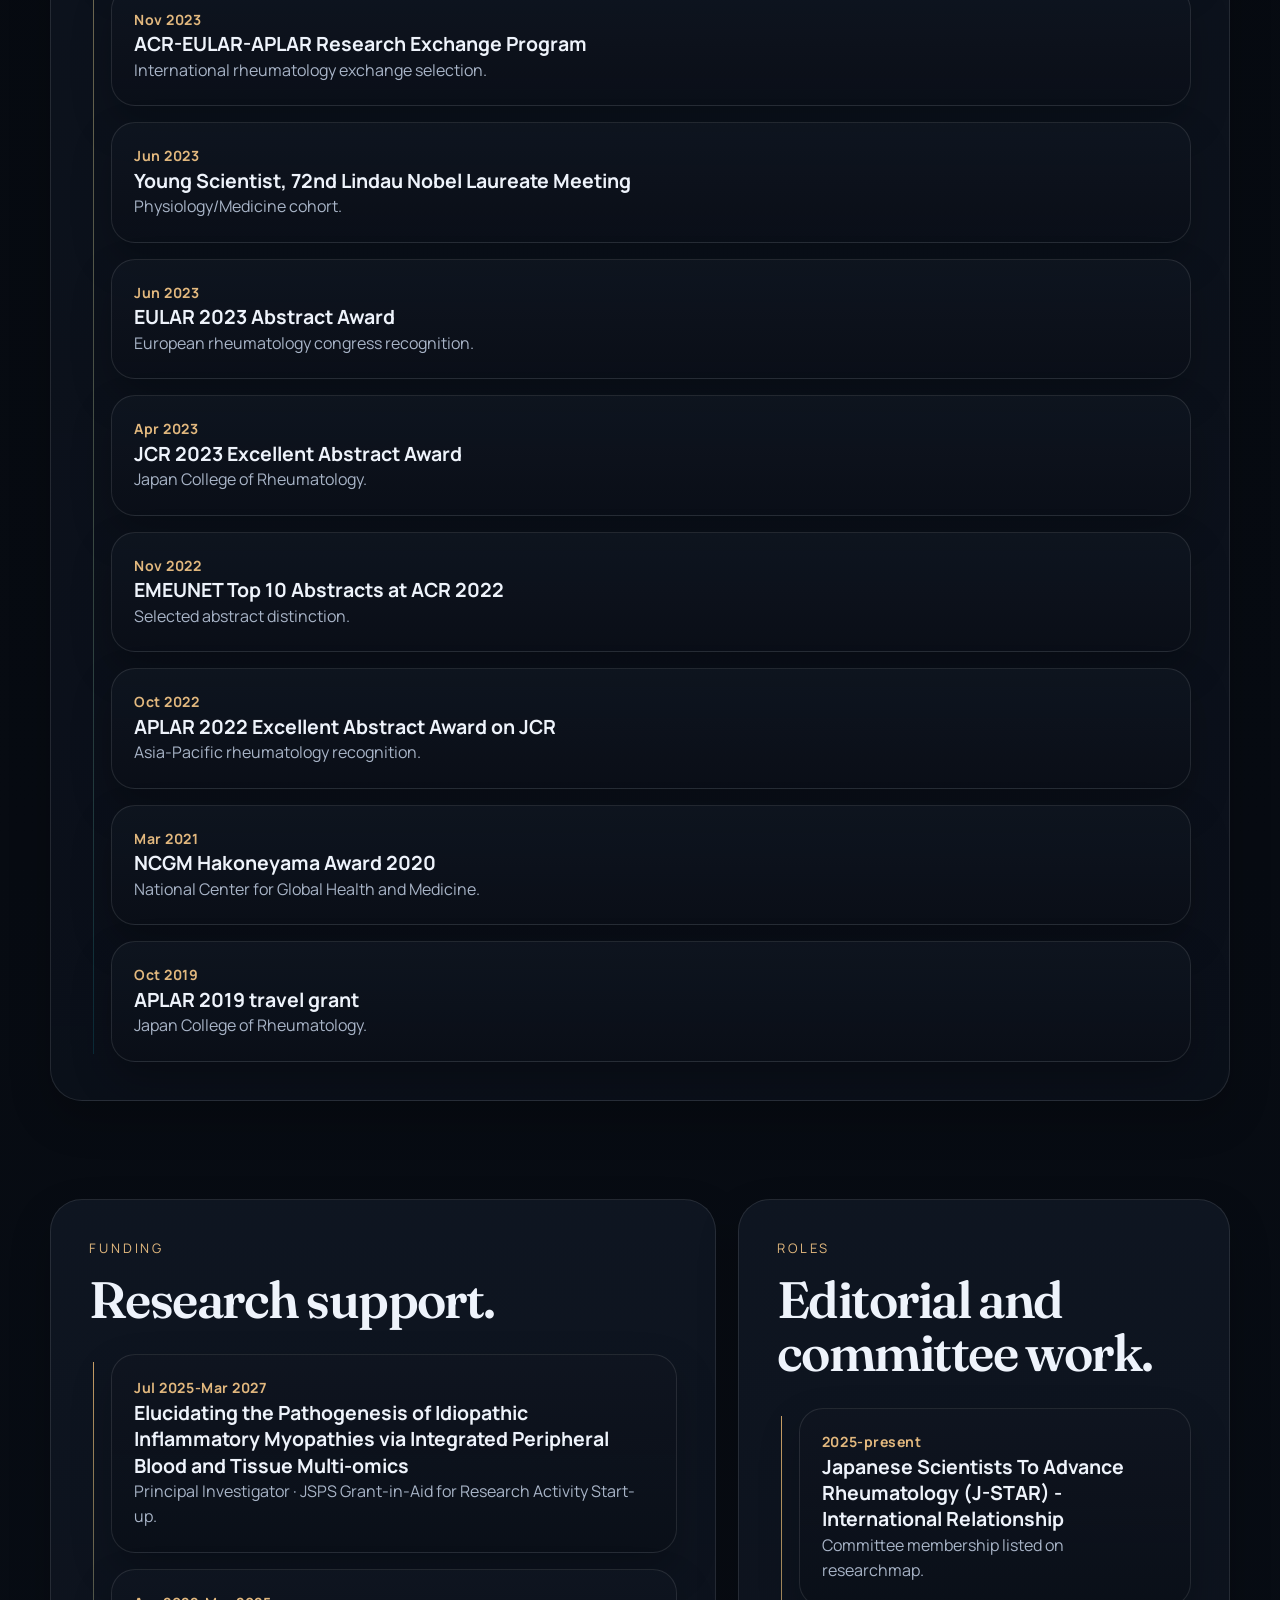
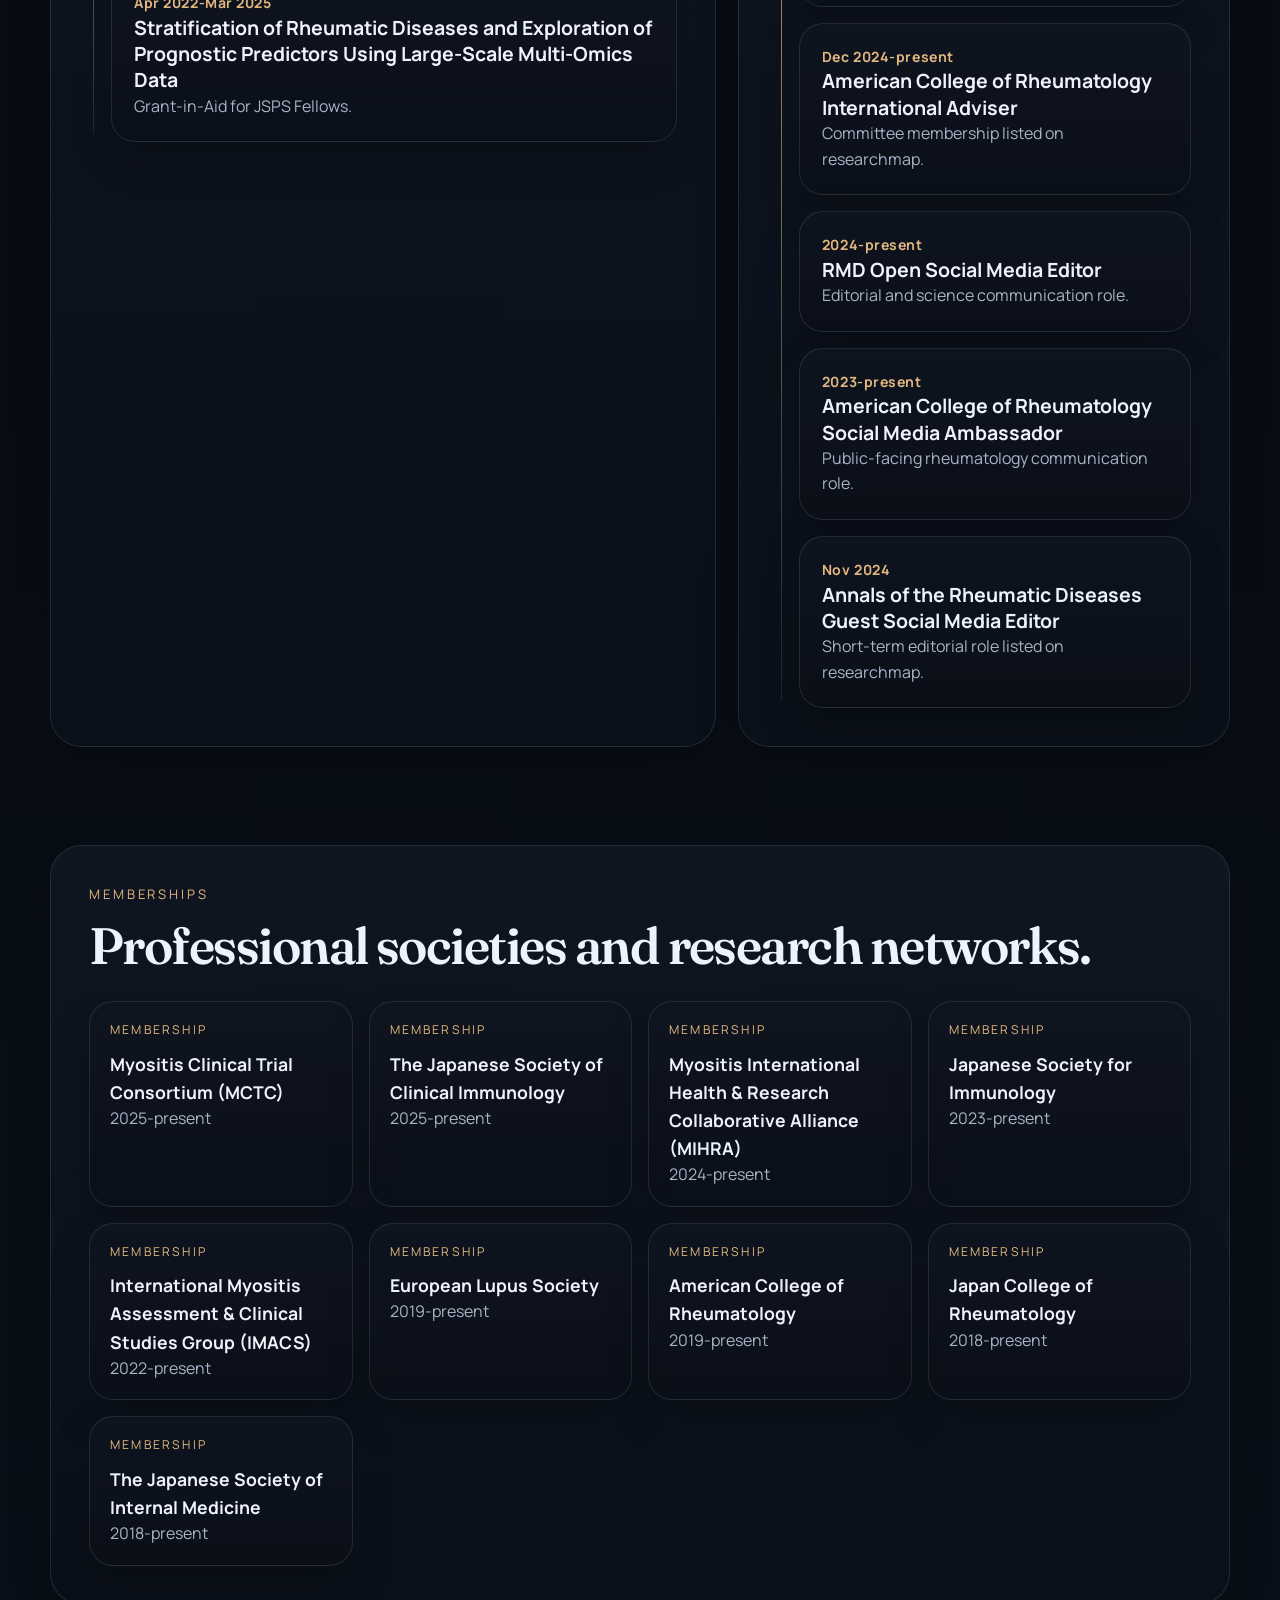
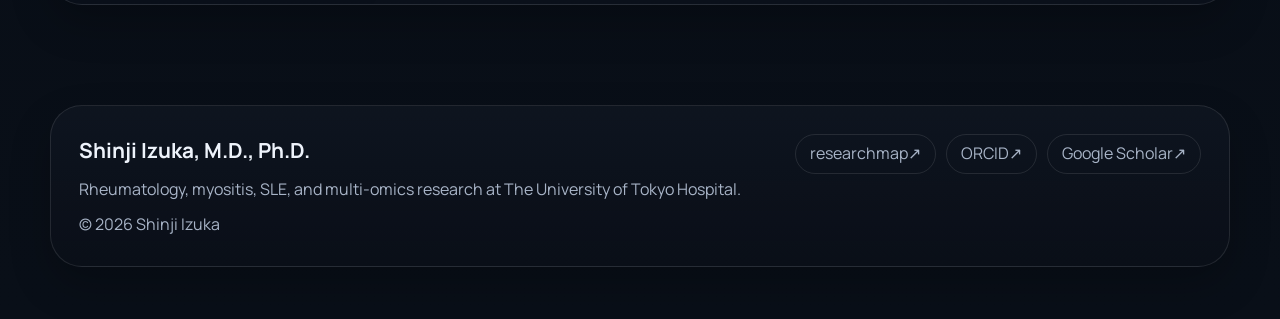
==== commit f9e09b5c: "Add files via upload" ====
--- a/achievements.html
+++ b/achievements.html
@@ -22,12 +22,9 @@
             <span>/</span>
             <span>Achievements</span>
           </div>
-          <div class="section-kicker">Achievements / 実績</div>
-          <h1>Awards, grants, committees, and the widening international footprint.</h1>
-          <p>
-            受賞歴だけでなく、研究費、委員・編集活動、学会所属まで分けて見せることで、
-            研究・発信・国際連携の厚みが分かるページにしています。
-          </p>
+          <div class="section-kicker">Achievements</div>
+          <h1>Awards, funding, and professional roles.</h1>
+          <p>A concise record of selected recognition, grants, and international professional activity.</p>
         </div>
       </div>
     </section>
@@ -37,7 +34,7 @@
         <div class="section-panel">
           <div class="section-heading reveal">
             <div class="section-kicker">Awards</div>
-            <h2 class="section-title">Recognition across Japan, Europe, and global rheumatology networks.</h2>
+            <h2 class="section-title">Selected recognition.</h2>
           </div>
           <div class="timeline-list" id="awards-list"></div>
         </div>
@@ -50,7 +47,7 @@
           <div class="section-panel">
             <div class="section-heading reveal">
               <div class="section-kicker">Funding</div>
-              <h2 class="section-title">Grant-supported programs.</h2>
+              <h2 class="section-title">Research support.</h2>
             </div>
             <div class="timeline-list" id="grants-list"></div>
           </div>
@@ -58,7 +55,7 @@
           <div class="section-panel">
             <div class="section-heading reveal">
               <div class="section-kicker">Roles</div>
-              <h2 class="section-title">Editorial and committee roles.</h2>
+              <h2 class="section-title">Editorial and committee work.</h2>
             </div>
             <div class="timeline-list" id="roles-list"></div>
           </div>
@@ -71,7 +68,7 @@
         <div class="section-panel">
           <div class="section-heading reveal">
             <div class="section-kicker">Memberships</div>
-            <h2 class="section-title">Professional communities across rheumatology, immunology, and myositis.</h2>
+            <h2 class="section-title">Professional societies and research networks.</h2>
           </div>
           <div class="cards-grid cards-grid--four membership-list" id="memberships-list"></div>
         </div>
--- a/styles.css
+++ b/styles.css
@@ -1,22 +1,22 @@
 :root {
-  --bg: #f2ede3;
-  --bg-soft: #e4dccf;
-  --surface: rgba(255, 250, 242, 0.8);
-  --surface-strong: #fff9f0;
-  --ink: #0f1c26;
-  --ink-soft: #44525f;
-  --ink-faint: #6c7782;
-  --line: rgba(15, 28, 38, 0.12);
-  --line-strong: rgba(15, 28, 38, 0.22);
-  --hero: #0b1622;
-  --hero-alt: #13273c;
-  --accent: #c0782a;
-  --accent-strong: #9d5a16;
-  --accent-soft: rgba(192, 120, 42, 0.16);
-  --signal: #0b9ab1;
-  --signal-soft: rgba(11, 154, 177, 0.18);
-  --shadow: 0 32px 80px rgba(15, 28, 38, 0.12);
-  --shadow-soft: 0 18px 40px rgba(15, 28, 38, 0.08);
+  --bg: #070b12;
+  --bg-soft: #0d131d;
+  --surface: rgba(13, 19, 29, 0.84);
+  --surface-strong: #111926;
+  --ink: #eef3fb;
+  --ink-soft: #a8b4c7;
+  --ink-faint: #7f8aa0;
+  --line: rgba(255, 255, 255, 0.1);
+  --line-strong: rgba(255, 255, 255, 0.18);
+  --hero: #05080e;
+  --hero-alt: #101827;
+  --accent: #caa066;
+  --accent-strong: #e2b87e;
+  --accent-soft: rgba(202, 160, 102, 0.14);
+  --signal: #75bfff;
+  --signal-soft: rgba(117, 191, 255, 0.14);
+  --shadow: 0 32px 80px rgba(0, 0, 0, 0.34);
+  --shadow-soft: 0 18px 40px rgba(0, 0, 0, 0.22);
   --radius-xl: 32px;
   --radius-lg: 24px;
   --radius-md: 18px;
@@ -38,12 +38,12 @@
 body {
   margin: 0;
   min-width: 320px;
-  font-family: "Manrope", "Hiragino Sans", "Noto Sans JP", sans-serif;
+  font-family: "Manrope", sans-serif;
   color: var(--ink);
   background:
-    radial-gradient(circle at top left, rgba(11, 154, 177, 0.09), transparent 32%),
-    radial-gradient(circle at top right, rgba(192, 120, 42, 0.12), transparent 28%),
-    linear-gradient(180deg, #f7f2e9 0%, var(--bg) 45%, #efe8dc 100%);
+    radial-gradient(circle at top left, rgba(117, 191, 255, 0.09), transparent 28%),
+    radial-gradient(circle at top right, rgba(202, 160, 102, 0.08), transparent 24%),
+    linear-gradient(180deg, #060a10 0%, var(--bg) 48%, #090f18 100%);
   line-height: 1.6;
 }
 
@@ -87,13 +87,13 @@
   top: 0;
   z-index: 50;
   transition: transform 220ms ease, background-color 220ms ease, border-color 220ms ease;
-  background: rgba(242, 237, 227, 0.82);
+  background: rgba(7, 11, 18, 0.82);
   backdrop-filter: blur(18px);
   border-bottom: 1px solid transparent;
 }
 
 .site-header.is-scrolled {
-  background: rgba(247, 242, 233, 0.94);
+  background: rgba(10, 14, 22, 0.94);
   border-color: var(--line);
 }
 
@@ -161,7 +161,7 @@
 .mobile-nav a:hover,
 .mobile-nav a[aria-current="page"] {
   color: var(--ink);
-  background: rgba(255, 255, 255, 0.62);
+  background: rgba(255, 255, 255, 0.06);
 }
 
 .desktop-nav a:hover::after,
@@ -189,7 +189,7 @@
 .header-link:hover {
   transform: translateY(-1px);
   border-color: var(--line-strong);
-  background: rgba(255, 255, 255, 0.56);
+  background: rgba(255, 255, 255, 0.06);
 }
 
 .menu-toggle {
@@ -200,14 +200,14 @@
   height: 48px;
   border: 1px solid var(--line);
   border-radius: 16px;
-  background: rgba(255, 255, 255, 0.5);
+  background: rgba(255, 255, 255, 0.04);
   color: var(--ink);
 }
 
 .mobile-panel {
   display: none;
   border-top: 1px solid var(--line);
-  background: rgba(247, 242, 233, 0.98);
+  background: rgba(9, 14, 22, 0.98);
 }
 
 .mobile-panel.is-open {
@@ -258,9 +258,9 @@
   border-radius: calc(var(--radius-xl) + 6px);
   padding: clamp(28px, 4vw, 44px);
   background:
-    linear-gradient(135deg, rgba(255, 255, 255, 0.06), transparent 38%),
-    linear-gradient(150deg, rgba(192, 120, 42, 0.18), transparent 65%),
-    linear-gradient(145deg, var(--hero) 0%, #102130 54%, var(--hero-alt) 100%);
+    linear-gradient(135deg, rgba(255, 255, 255, 0.04), transparent 38%),
+    linear-gradient(150deg, rgba(202, 160, 102, 0.12), transparent 65%),
+    linear-gradient(145deg, var(--hero) 0%, #0a1018 54%, var(--hero-alt) 100%);
   color: #f6f1e6;
   box-shadow: 0 40px 120px rgba(8, 16, 26, 0.35);
 }
@@ -333,7 +333,7 @@
 .section-title,
 .story-title {
   margin: 0;
-  font-family: "Fraunces", "Yu Mincho", "Hiragino Mincho ProN", serif;
+  font-family: "Fraunces", serif;
   font-weight: 600;
   letter-spacing: -0.03em;
   line-height: 1.05;
@@ -375,8 +375,8 @@
 }
 
 .button--primary {
-  background: linear-gradient(135deg, #f7eee2, #f1dcc0);
-  color: var(--hero);
+  background: linear-gradient(135deg, #caa066, #e2b87e);
+  color: #0b0f16;
 }
 
 .button--ghost {
@@ -386,13 +386,14 @@
 }
 
 .button--light {
-  background: rgba(255, 255, 255, 0.76);
+  background: rgba(255, 255, 255, 0.06);
   border-color: var(--line);
+  color: var(--ink);
 }
 
 .button--ink {
-  background: var(--ink);
-  color: #f8f5ee;
+  background: #f2f5fb;
+  color: #0b1017;
 }
 
 .hero__meta {
@@ -516,7 +517,7 @@
   overflow: hidden;
   border-radius: var(--radius-xl);
   padding: clamp(26px, 4vw, 38px);
-  background: linear-gradient(180deg, rgba(255, 255, 255, 0.82), rgba(255, 252, 245, 0.68));
+  background: linear-gradient(180deg, rgba(16, 23, 35, 0.88), rgba(11, 17, 27, 0.82));
   border: 1px solid var(--line);
   box-shadow: var(--shadow-soft);
 }
@@ -524,8 +525,8 @@
 .section-panel--ink {
   color: #f6f1e6;
   background:
-    linear-gradient(140deg, rgba(255, 255, 255, 0.05), transparent 44%),
-    linear-gradient(160deg, #122437 0%, #0c1721 58%, #101b29 100%);
+    linear-gradient(140deg, rgba(255, 255, 255, 0.04), transparent 44%),
+    linear-gradient(160deg, #0d1421 0%, #09111b 58%, #101826 100%);
   border-color: rgba(255, 255, 255, 0.08);
   box-shadow: 0 34px 80px rgba(8, 16, 26, 0.26);
 }
@@ -587,7 +588,7 @@
   position: relative;
   overflow: hidden;
   border-radius: var(--radius-lg);
-  background: linear-gradient(180deg, rgba(255, 255, 255, 0.88), rgba(255, 252, 245, 0.72));
+  background: linear-gradient(180deg, rgba(15, 21, 32, 0.92), rgba(10, 15, 24, 0.88));
   border: 1px solid var(--line);
   box-shadow: var(--shadow-soft);
 }
@@ -689,7 +690,7 @@
 .story-panel {
   padding: 28px;
   border-radius: var(--radius-xl);
-  background: linear-gradient(180deg, rgba(255, 255, 255, 0.86), rgba(255, 252, 245, 0.74));
+  background: linear-gradient(180deg, rgba(16, 23, 35, 0.9), rgba(11, 16, 25, 0.86));
   border: 1px solid var(--line);
   box-shadow: var(--shadow-soft);
 }
@@ -885,8 +886,8 @@
   padding: clamp(28px, 4vw, 40px);
   border-radius: var(--radius-xl);
   background:
-    linear-gradient(135deg, rgba(192, 120, 42, 0.14), transparent 35%),
-    linear-gradient(180deg, rgba(255, 255, 255, 0.86), rgba(255, 252, 245, 0.72));
+    linear-gradient(135deg, rgba(202, 160, 102, 0.12), transparent 35%),
+    linear-gradient(180deg, rgba(16, 23, 35, 0.9), rgba(10, 15, 24, 0.84));
   border: 1px solid var(--line);
   box-shadow: var(--shadow-soft);
 }
@@ -939,8 +940,8 @@
   padding: 28px;
   border-radius: var(--radius-xl);
   background:
-    linear-gradient(135deg, rgba(11, 154, 177, 0.12), transparent 42%),
-    linear-gradient(180deg, rgba(255, 255, 255, 0.86), rgba(255, 252, 245, 0.76));
+    linear-gradient(135deg, rgba(117, 191, 255, 0.08), transparent 42%),
+    linear-gradient(180deg, rgba(16, 23, 35, 0.9), rgba(10, 15, 24, 0.84));
   border: 1px solid var(--line);
   box-shadow: var(--shadow-soft);
 }
@@ -948,7 +949,7 @@
 .cta-panel h2 {
   margin: 0 0 12px;
   font-size: clamp(1.8rem, 3vw, 2.6rem);
-  font-family: "Fraunces", "Yu Mincho", serif;
+  font-family: "Fraunces", serif;
 }
 
 .cta-panel p {
@@ -974,7 +975,7 @@
   gap: 22px;
   padding: 28px;
   border-radius: var(--radius-xl);
-  background: linear-gradient(180deg, rgba(255, 255, 255, 0.86), rgba(255, 252, 245, 0.72));
+  background: linear-gradient(180deg, rgba(15, 21, 32, 0.92), rgba(10, 15, 24, 0.86));
   border: 1px solid var(--line);
   box-shadow: var(--shadow-soft);
 }
